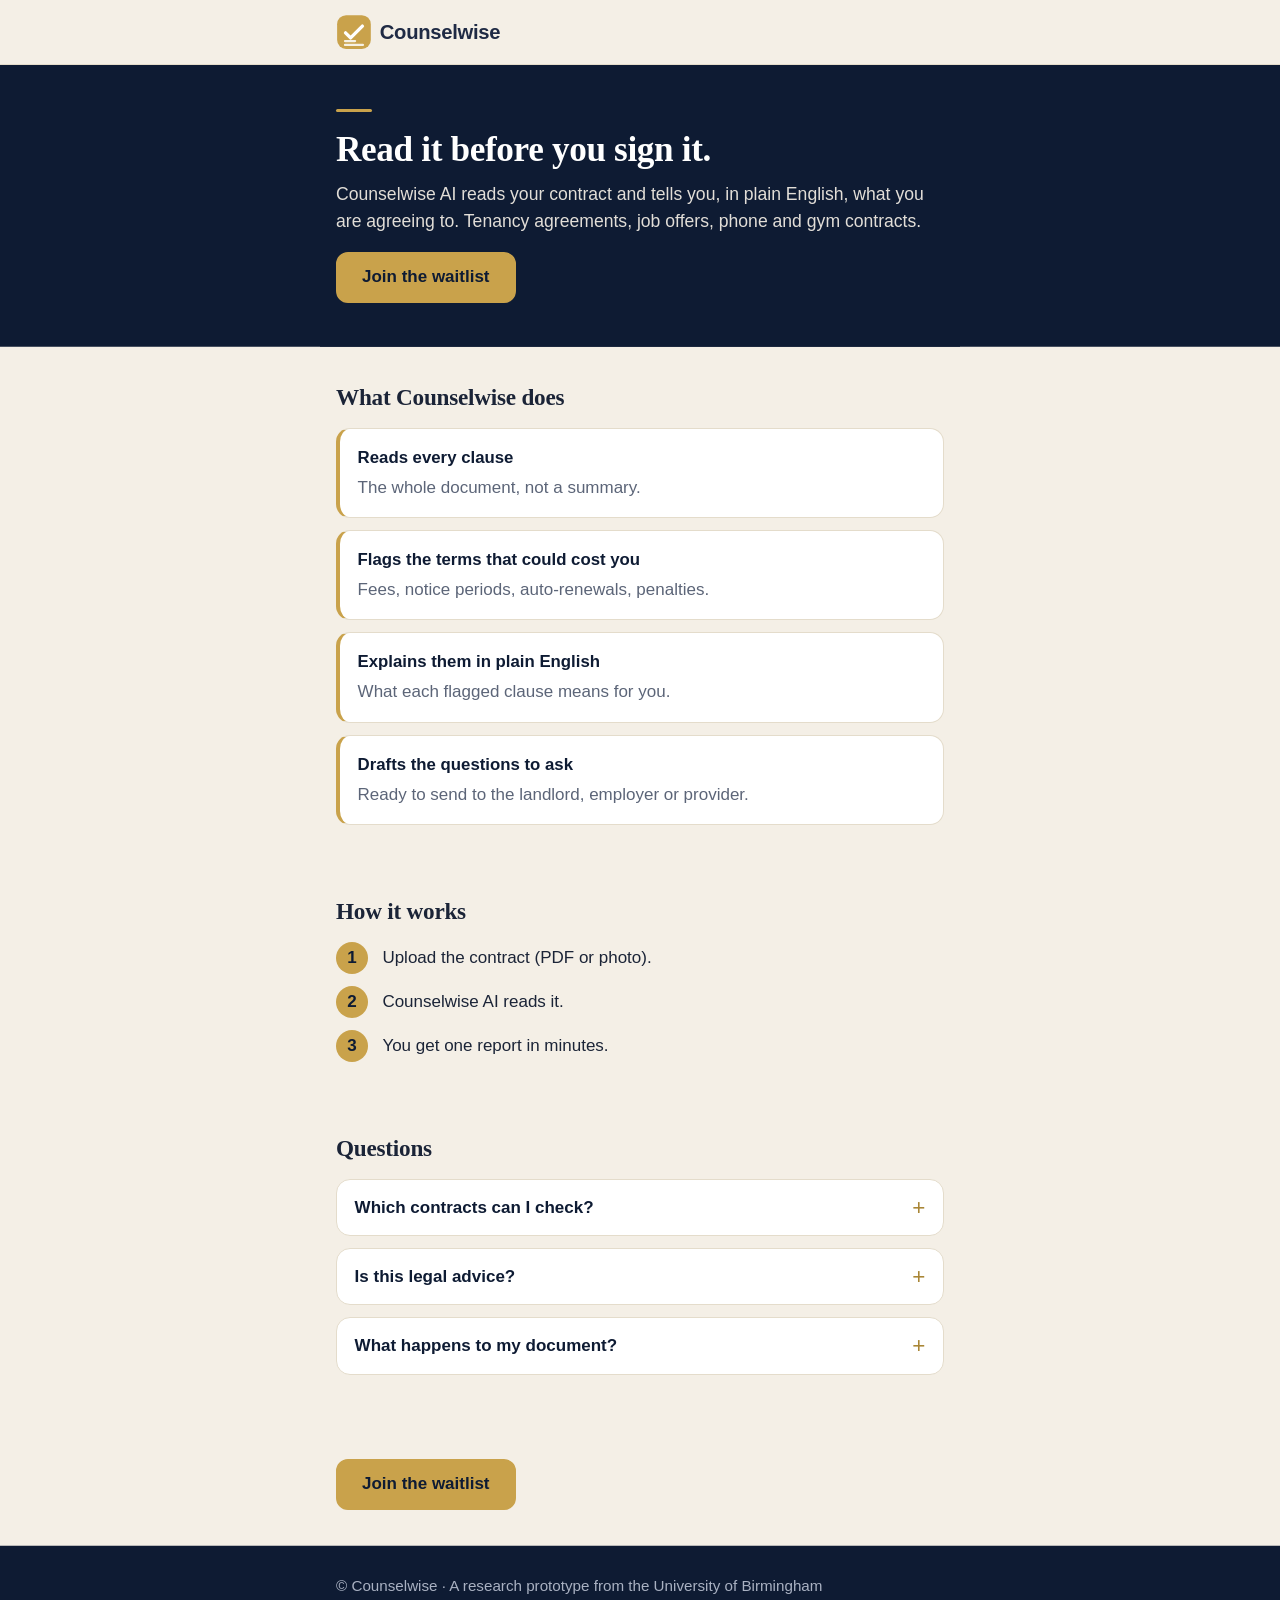
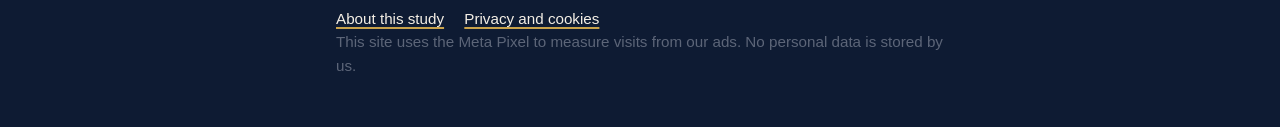
==== index.html @ 89f9e47a "Counselwise landing page" ====
<!DOCTYPE html>
<html lang="en-GB">
<head>
  <meta charset="utf-8">
  <meta name="viewport" content="width=device-width, initial-scale=1">
  <title>Counselwise: read it before you sign it</title>
  <meta name="description" content="Counselwise AI reads your contract and tells you, in plain English, what you are agreeing to.">
  <meta name="robots" content="noindex">
  <link rel="icon" type="image/png" sizes="180x180" href="assets/favicon.png">
  <link rel="apple-touch-icon" href="assets/favicon.png">
  <link rel="stylesheet" href="styles.css">

  <!-- Meta Pixel Code -->
  <!-- Meta Pixel ID 1098451752944744 (Counselwise site), pasted 14 Oct 2026 -->
  <script>
  !function(f,b,e,v,n,t,s)
  {if(f.fbq)return;n=f.fbq=function(){n.callMethod?
  n.callMethod.apply(n,arguments):n.queue.push(arguments)};
  if(!f._fbq)f._fbq=n;n.push=n;n.loaded=!0;n.version='2.0';
  n.queue=[];t=b.createElement(e);t.async=!0;
  t.src=v;s=b.getElementsByTagName(e)[0];
  s.parentNode.insertBefore(t,s)}(window, document,'script',
  'https://connect.facebook.net/en_US/fbevents.js');
  fbq('init', '1098451752944744');
  </script>
  <noscript><img height="1" width="1" style="display:none" alt=""
  src="https://www.facebook.com/tr?id=1098451752944744&ev=PageView&noscript=1"></noscript>
  <!-- End Meta Pixel Code -->
</head>
<body>

  <header class="site-header">
    <div class="wrap">
      <a class="logo" href="./" aria-label="Counselwise home">
        <img src="assets/logo.svg" alt="Counselwise" width="200" height="40">
      </a>
    </div>
  </header>

  <main id="main">

    <section class="hero wrap" aria-labelledby="hero-title">
      <h1 id="hero-title">Read it before you sign it.</h1>
      <p class="lede">Counselwise AI reads your contract and tells you, in plain English, what you are agreeing to. Tenancy agreements, job offers, phone and gym contracts.</p>
      <button type="button" class="btn" data-waitlist>Join the waitlist</button>
    </section>

    <section class="wrap" aria-labelledby="what-title">
      <h2 id="what-title">What Counselwise does</h2>
      <ol class="cards">
        <li class="card">
          <h3>Reads every clause</h3>
          <p>The whole document, not a summary.</p>
        </li>
        <li class="card">
          <h3>Flags the terms that could cost you</h3>
          <p>Fees, notice periods, auto-renewals, penalties.</p>
        </li>
        <li class="card">
          <h3>Explains them in plain English</h3>
          <p>What each flagged clause means for you.</p>
        </li>
        <li class="card">
          <h3>Drafts the questions to ask</h3>
          <p>Ready to send to the landlord, employer or provider.</p>
        </li>
      </ol>
    </section>

    <section class="wrap" aria-labelledby="how-title">
      <h2 id="how-title">How it works</h2>
      <ol class="steps">
        <li><span>Upload the contract (PDF or photo).</span></li>
        <li><span>Counselwise AI reads it.</span></li>
        <li><span>You get one report in minutes.</span></li>
      </ol>
    </section>

    <section class="wrap faq" aria-labelledby="faq-title">
      <h2 id="faq-title">Questions</h2>

      <details>
        <summary>Which contracts can I check?</summary>
        <ul>
          <li>Tenancy agreements</li>
          <li>Employment contracts and job offers</li>
          <li>Freelance and service contracts</li>
          <li>Phone, broadband and gym contracts</li>
          <li>Consumer terms and conditions</li>
        </ul>
      </details>

      <details>
        <summary>Is this legal advice?</summary>
        <p>No. Counselwise is an information service. It does not replace a solicitor, and for anything with serious consequences you should take professional advice.</p>
      </details>

      <details>
        <summary>What happens to my document?</summary>
        <p>Nothing is stored. Counselwise is currently a research prototype; see <a href="debrief.html">About this study</a>.</p>
      </details>
    </section>

    <section class="wrap" aria-label="Join the waitlist">
      <button type="button" class="btn" data-waitlist>Join the waitlist</button>
    </section>

  </main>

  <footer class="site-footer">
    <div class="wrap">
      <p>&copy; Counselwise &middot; A research prototype from the University of Birmingham</p>
      <nav aria-label="Footer">
        <a href="debrief.html">About this study</a>
        <a href="privacy.html">Privacy and cookies</a>
      </nav>
      <p class="muted">This site uses the Meta Pixel to measure visits from our ads. No personal data is stored by us.</p>
    </div>
  </footer>

  <!-- Waitlist panel -->
  <div id="waitlist-panel" class="panel-backdrop" hidden>
    <div class="panel" role="dialog" aria-modal="true" aria-labelledby="panel-title" aria-describedby="panel-desc">
      <div class="panel-head">
        <h2 id="panel-title">Thank you</h2>
        <button type="button" class="panel-close" aria-label="Close">&times;</button>
      </div>
      <p id="panel-desc">Thank you. Counselwise is a research prototype and is not yet available; no email is needed and nothing has been recorded about you except that you clicked.</p>

      <div id="panel-question">
        <p><strong>Quick check: how many AI assistants did the ad mention?</strong></p>
        <div class="btn-row">
          <button type="button" class="btn btn-secondary" data-answer="one">One</button>
          <button type="button" class="btn btn-secondary" data-answer="four">Four</button>
          <button type="button" class="btn btn-secondary" data-answer="unknown">I don't remember</button>
        </div>
      </div>

      <div id="panel-result" class="panel-result" hidden>
        <p>Thanks. You can read about the study below.</p>
        <a class="btn" href="debrief.html">About this study</a>
      </div>
    </div>
  </div>

  <script src="app.js"></script>
</body>
</html>
---- styles.css ----
/* Counselwise landing page — shared styles (v2, 8 Oct 2026: navy / cream / gold, matching the advert) */

:root {
  --navy: #0E1B33;
  --navy-2: #16264a;
  --cream: #F4EFE6;
  --cream-2: #FBF8F2;
  --gold: #C9A24B;
  --gold-dark: #A98636;
  --ink: #1B2437;
  --grey: #5C6578;
  --muted: #A9B1C2;
  --line: #E4DCCB;
  --card: #FFFFFF;
  --radius: 14px;
  --gutter: 16px;
  --serif: 'Charter', 'Iowan Old Style', Georgia, 'Times New Roman', serif;
  --sans: 'Avenir Next', 'Helvetica Neue', -apple-system, Arial, sans-serif;
}

*,
*::before,
*::after {
  box-sizing: border-box;
}

html {
  -webkit-text-size-adjust: 100%;
}

body {
  margin: 0;
  background: var(--cream);
  color: var(--ink);
  font-family: var(--sans);
  font-size: 17px;
  line-height: 1.55;
  overflow-x: hidden;
}

img,
svg {
  max-width: 100%;
  height: auto;
}

a {
  color: var(--navy);
  text-decoration-color: var(--gold);
  text-decoration-thickness: 2px;
  text-underline-offset: 3px;
}

a:hover {
  color: var(--gold-dark);
}

:focus-visible {
  outline: 3px solid var(--gold);
  outline-offset: 3px;
}

.wrap {
  max-width: 640px;
  margin: 0 auto;
  padding: 0 var(--gutter);
}

/* Header */

.site-header {
  background: var(--cream);
  border-bottom: 1px solid var(--line);
}

.site-header .wrap {
  display: flex;
  align-items: center;
  min-height: 64px;
}

.logo {
  display: inline-flex;
  align-items: center;
}

.logo img {
  height: 36px;
  width: auto;
  display: block;
}

/* Type */

h1,
h2 {
  font-family: var(--serif);
  font-weight: 700;
  letter-spacing: -0.01em;
}

h1 {
  font-size: 2.2rem;
  line-height: 1.12;
  margin: 0 0 0.75rem;
}

h2 {
  font-size: 1.45rem;
  line-height: 1.25;
  margin: 0 0 1rem;
}

h3 {
  font-size: 1.05rem;
  margin: 0 0 0.25rem;
}

p {
  margin: 0 0 1rem;
}

.lede {
  font-size: 1.1rem;
}

.muted {
  color: var(--grey);
}

/* Sections */

main > section.wrap,
main > article.wrap {
  padding-top: 2.25rem;
  padding-bottom: 2.25rem;
}

/* Hero: full-bleed navy band without changing the markup */

main > section.hero {
  position: relative;
  padding-top: 2.75rem;
  padding-bottom: 2.75rem;
  background: var(--navy);
  color: var(--cream);
  box-shadow: 0 0 0 100vmax var(--navy);
  clip-path: inset(0 -100vmax);
}

main > section.hero::before {
  content: "";
  display: block;
  width: 36px;
  height: 3px;
  background: var(--gold);
  border-radius: 2px;
  margin-bottom: 1.1rem;
}

main > section.hero h1 {
  color: #FFFFFF;
}

main > section.hero .lede {
  color: var(--cream);
  opacity: 0.92;
}

/* Buttons */

.btn {
  display: inline-flex;
  align-items: center;
  justify-content: center;
  min-height: 46px;
  padding: 0.65rem 1.5rem;
  border: 2px solid var(--gold);
  border-radius: 12px;
  background: var(--gold);
  color: var(--navy);
  font: inherit;
  font-weight: 700;
  text-decoration: none;
  cursor: pointer;
  transition: background-color 150ms ease, border-color 150ms ease, color 150ms ease;
}

.btn:hover {
  background: var(--gold-dark);
  border-color: var(--gold-dark);
  color: #FFFFFF;
}

.btn-secondary {
  background: transparent;
  border-color: var(--navy);
  color: var(--navy);
}

.btn-secondary:hover {
  background: var(--navy);
  border-color: var(--navy);
  color: var(--cream);
}

.btn-row {
  display: flex;
  flex-wrap: wrap;
  gap: 0.75rem;
}

/* Cards */

.cards {
  list-style: none;
  margin: 0;
  padding: 0;
  display: grid;
  gap: 0.75rem;
}

.card {
  background: var(--card);
  border: 1px solid var(--line);
  border-left: 4px solid var(--gold);
  border-radius: var(--radius);
  padding: 1rem 1.1rem;
}

.card h3 {
  color: var(--navy);
}

.card p {
  margin: 0;
  color: var(--grey);
}

/* Numbered steps */

.steps {
  margin: 0;
  padding: 0;
  list-style: none;
  counter-reset: step;
  display: grid;
  gap: 0.75rem;
}

.steps li {
  counter-increment: step;
  display: flex;
  gap: 0.9rem;
  align-items: flex-start;
}

.steps li::before {
  content: counter(step);
  flex: 0 0 auto;
  width: 32px;
  height: 32px;
  border-radius: 50%;
  background: var(--gold);
  color: var(--navy);
  font-weight: 700;
  display: inline-flex;
  align-items: center;
  justify-content: center;
}

.steps li span {
  padding-top: 0.2rem;
}

/* FAQ */

.faq details {
  background: var(--card);
  border: 1px solid var(--line);
  border-radius: var(--radius);
  padding: 0 1.1rem;
  margin-bottom: 0.75rem;
}

.faq summary {
  cursor: pointer;
  font-weight: 600;
  color: var(--navy);
  padding: 0.9rem 0;
  min-height: 44px;
  display: flex;
  align-items: center;
  justify-content: space-between;
  gap: 1rem;
}

.faq summary::after {
  content: "+";
  font-weight: 400;
  font-size: 1.4rem;
  color: var(--gold-dark);
  line-height: 1;
}

.faq details[open] summary::after {
  content: "\2013";
}

.faq details > *:not(summary) {
  padding-bottom: 1rem;
}

.faq ul {
  margin: 0;
  padding-left: 1.2rem;
}

/* Footer: navy band */

.site-footer {
  background: var(--navy);
  color: var(--muted);
  padding: 1.75rem 0 2.5rem;
  font-size: 0.95rem;
  box-shadow: 0 0 0 100vmax var(--navy);
  clip-path: inset(0 -100vmax);
}

.site-footer p {
  margin: 0 0 0.6rem;
}

.site-footer a {
  color: var(--cream);
  text-decoration-color: var(--gold);
}

.site-footer a:hover {
  color: var(--gold);
}

.site-footer nav a {
  margin-right: 1rem;
}

/* Waitlist panel (modal) */

.panel-backdrop {
  position: fixed;
  inset: 0;
  background: rgba(14, 27, 51, 0.62);
  display: none;
  align-items: flex-end;
  justify-content: center;
  padding: var(--gutter);
  z-index: 50;
}

.panel-backdrop.is-open {
  display: flex;
}

.panel {
  background: var(--cream-2);
  border-top: 4px solid var(--gold);
  border-radius: var(--radius);
  max-width: 480px;
  width: 100%;
  padding: 1.25rem 1.25rem 1.5rem;
  box-shadow: 0 12px 40px rgba(14, 27, 51, 0.3);
  animation: panel-in 200ms ease-out;
}

.panel h2 {
  font-size: 1.25rem;
  margin-right: 2.5rem;
  color: var(--navy);
}

.panel-head {
  display: flex;
  justify-content: space-between;
  align-items: flex-start;
  gap: 1rem;
}

.panel-close {
  flex: 0 0 auto;
  width: 44px;
  height: 44px;
  margin: -0.5rem -0.5rem 0 0;
  border: 0;
  border-radius: 50%;
  background: transparent;
  color: var(--navy);
  font-size: 1.6rem;
  line-height: 1;
  cursor: pointer;
}

.panel-close:hover {
  background: var(--cream);
}

.panel .btn-row .btn {
  flex: 1 1 auto;
}

.panel-result {
  margin-top: 1rem;
}

@media (min-width: 480px) {
  .panel-backdrop {
    align-items: center;
  }
}

@keyframes panel-in {
  from {
    opacity: 0;
    transform: translateY(12px);
  }
  to {
    opacity: 1;
    transform: translateY(0);
  }
}

/* Simple page (debrief, privacy) */

.page h1 {
  font-size: 1.8rem;
  color: var(--navy);
}

.page h2 {
  font-size: 1.25rem;
  margin-top: 1.75rem;
  color: var(--navy);
}

.back-link {
  display: inline-block;
  margin-top: 1.5rem;
}

@media (prefers-reduced-motion: reduce) {
  *,
  *::before,
  *::after {
    animation: none !important;
    transition: none !important;
  }
}
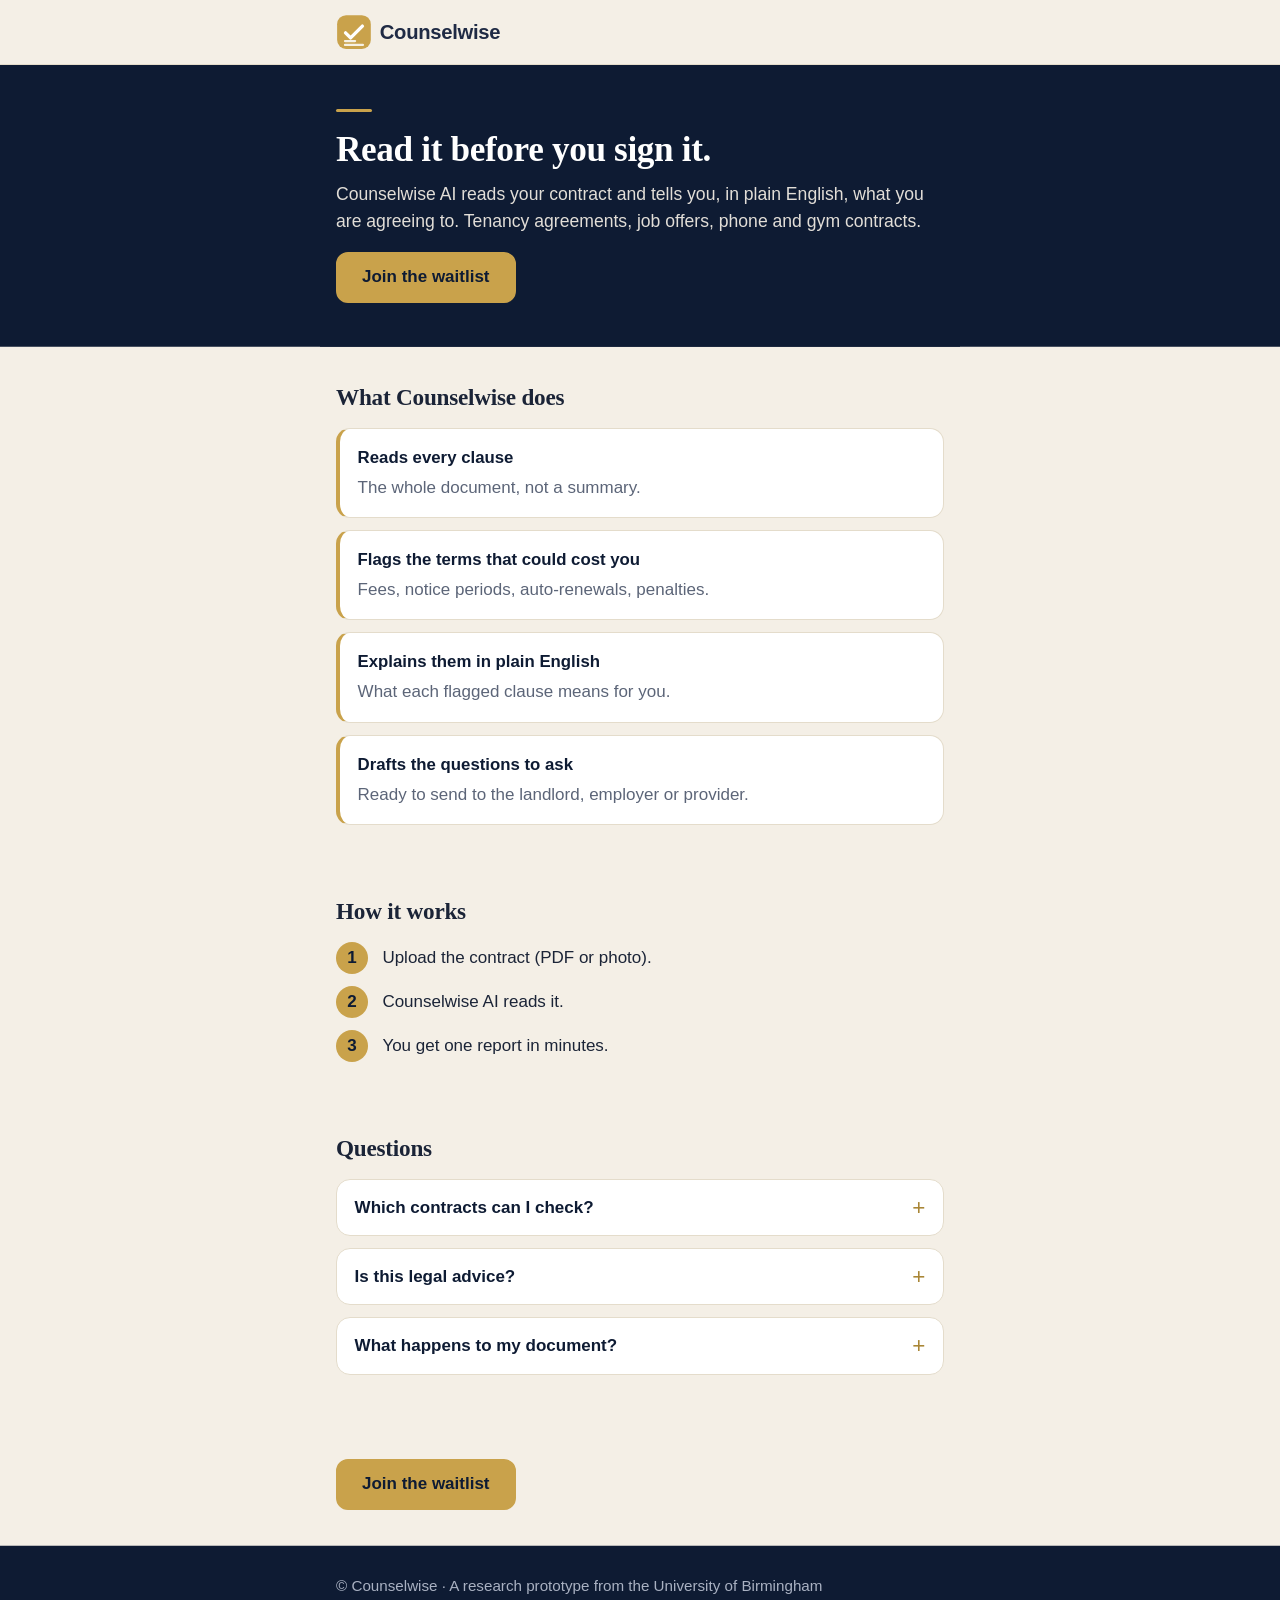
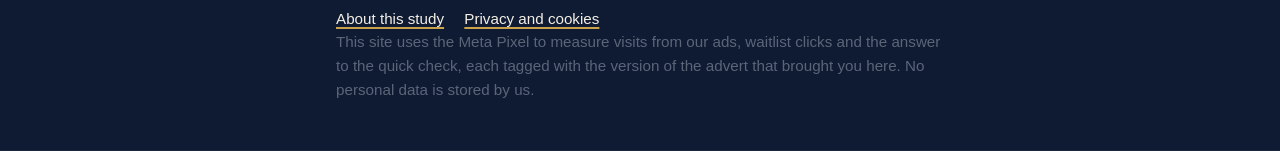
==== commit c1845230: "S10 landing page: MC_answer event with arm, privacy and debrief updated, S8 ad images removed Co-Aut" ====
--- a/index.html
+++ b/index.html
@@ -114,7 +114,7 @@
         <a href="debrief.html">About this study</a>
         <a href="privacy.html">Privacy and cookies</a>
       </nav>
-      <p class="muted">This site uses the Meta Pixel to measure visits from our ads. No personal data is stored by us.</p>
+      <p class="muted">This site uses the Meta Pixel to measure visits from our ads, waitlist clicks and the answer to the quick check, each tagged with the version of the advert that brought you here. No personal data is stored by us.</p>
     </div>
   </footer>
 
@@ -132,7 +132,7 @@
         <div class="btn-row">
           <button type="button" class="btn btn-secondary" data-answer="one">One</button>
           <button type="button" class="btn btn-secondary" data-answer="four">Four</button>
-          <button type="button" class="btn btn-secondary" data-answer="unknown">I don't remember</button>
+          <button type="button" class="btn btn-secondary" data-answer="dont_remember">I don't remember</button>
         </div>
       </div>
 
